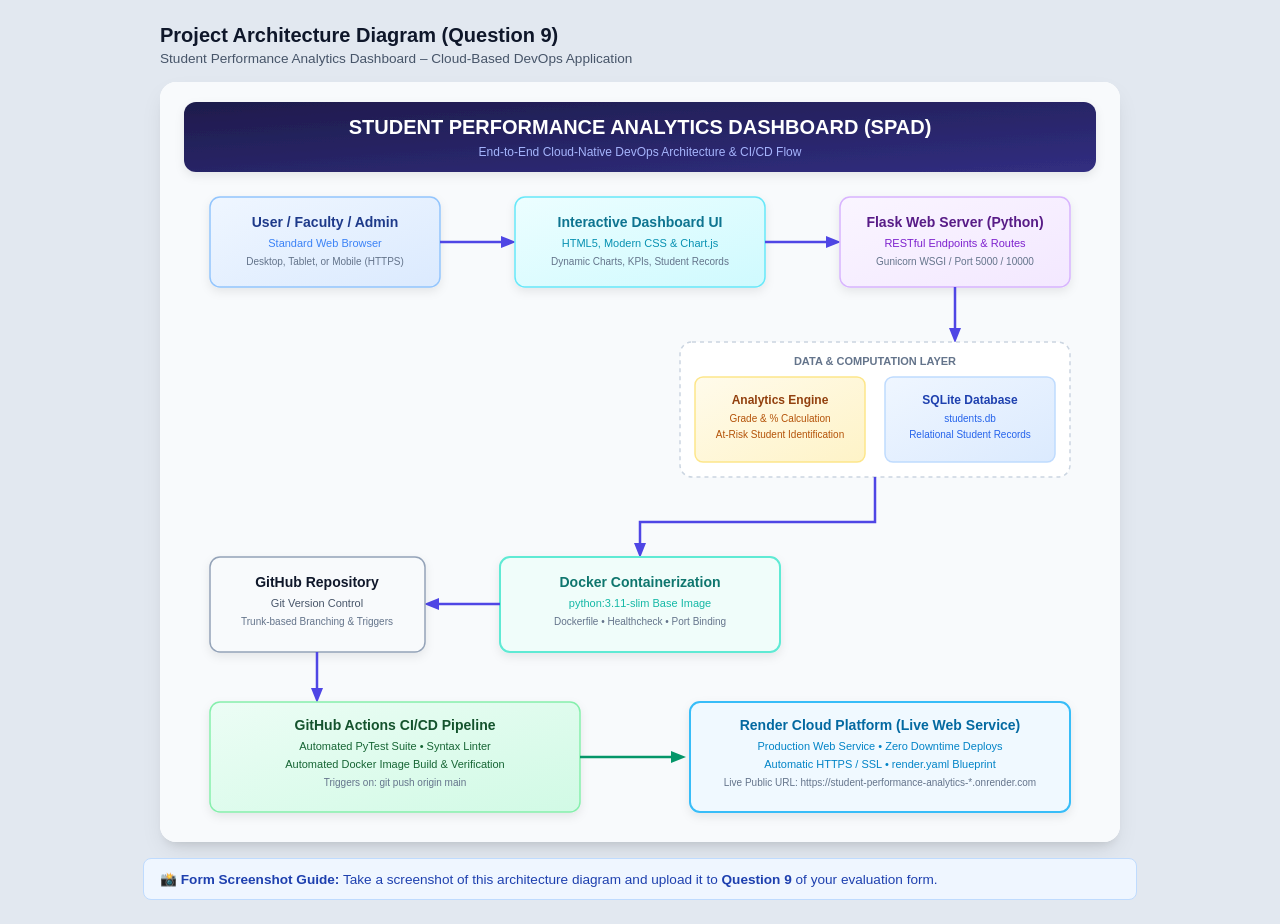
==== architecture/view_architecture.html @ 74461dd3 "feat: complete student performance analytics dashboard with docker, ci/cd and render cloud deploymen" ====
<!DOCTYPE html>
<html lang="en">
<head>
    <meta charset="UTF-8">
    <meta name="viewport" content="width=device-width, initial-scale=1.0">
    <title>Question 9: Project Architecture Diagram - SPAD</title>
    <style>
        body {
            margin: 0;
            padding: 24px;
            background: #e2e8f0;
            font-family: -apple-system, BlinkMacSystemFont, 'Segoe UI', Roboto, sans-serif;
            display: flex;
            flex-direction: column;
            align-items: center;
        }
        .header {
            max-width: 960px;
            width: 100%;
            margin-bottom: 16px;
            display: flex;
            justify-content: space-between;
            align-items: center;
        }
        .header h1 {
            margin: 0;
            font-size: 1.25rem;
            color: #0f172a;
        }
        .header p {
            margin: 4px 0 0;
            font-size: 0.85rem;
            color: #475569;
        }
        .diagram-container {
            max-width: 960px;
            width: 100%;
            background: #ffffff;
            border-radius: 16px;
            box-shadow: 0 10px 25px -5px rgba(0, 0, 0, 0.1), 0 8px 10px -6px rgba(0, 0, 0, 0.1);
            overflow: hidden;
        }
        img, svg {
            width: 100%;
            height: auto;
            display: block;
        }
        .instruction-card {
            max-width: 960px;
            width: 100%;
            margin-top: 16px;
            background: #eff6ff;
            border: 1px solid #bfdbfe;
            border-radius: 8px;
            padding: 12px 16px;
            font-size: 0.85rem;
            color: #1e40af;
        }
    </style>
</head>
<body>
    <div class="header">
        <div>
            <h1>Project Architecture Diagram (Question 9)</h1>
            <p>Student Performance Analytics Dashboard – Cloud-Based DevOps Application</p>
        </div>
    </div>

    <div class="diagram-container">
        <img src="architecture_diagram.svg" alt="Project Architecture Diagram">
    </div>

    <div class="instruction-card">
        <strong>📸 Form Screenshot Guide:</strong> Take a screenshot of this architecture diagram and upload it to <strong>Question 9</strong> of your evaluation form.
    </div>
</body>
</html>
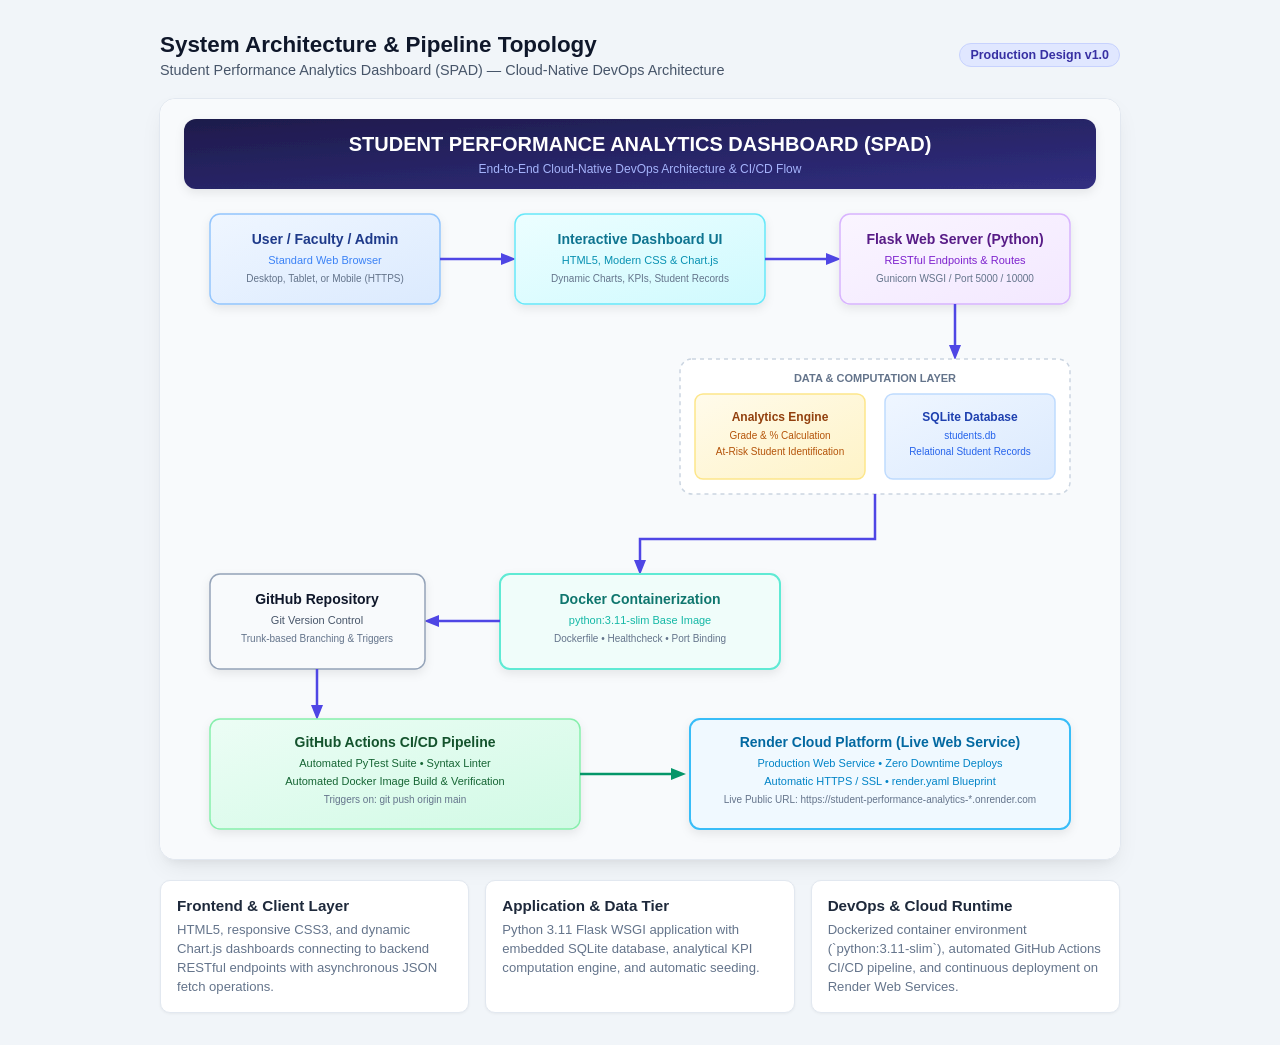
==== commit b81507c1: "fix: harden student creation, sqlite concurrency, and clean project documentation" ====
--- a/architecture/view_architecture.html
+++ b/architecture/view_architecture.html
@@ -3,75 +3,119 @@
 <head>
     <meta charset="UTF-8">
     <meta name="viewport" content="width=device-width, initial-scale=1.0">
-    <title>Question 9: Project Architecture Diagram - SPAD</title>
+    <title>System Architecture - Student Performance Analytics Dashboard</title>
     <style>
         body {
             margin: 0;
-            padding: 24px;
-            background: #e2e8f0;
+            padding: 32px 20px;
+            background: #f1f5f9;
             font-family: -apple-system, BlinkMacSystemFont, 'Segoe UI', Roboto, sans-serif;
             display: flex;
             flex-direction: column;
             align-items: center;
+            color: #0f172a;
         }
         .header {
             max-width: 960px;
             width: 100%;
-            margin-bottom: 16px;
+            margin-bottom: 20px;
             display: flex;
             justify-content: space-between;
             align-items: center;
+            flex-wrap: wrap;
+            gap: 12px;
         }
         .header h1 {
             margin: 0;
-            font-size: 1.25rem;
+            font-size: 1.4rem;
+            font-weight: 700;
             color: #0f172a;
         }
         .header p {
             margin: 4px 0 0;
-            font-size: 0.85rem;
+            font-size: 0.9rem;
             color: #475569;
+        }
+        .badge {
+            display: inline-block;
+            background: #e0e7ff;
+            color: #3730a3;
+            font-size: 0.78rem;
+            font-weight: 600;
+            padding: 4px 10px;
+            border-radius: 9999px;
+            border: 1px solid #c7d2fe;
         }
         .diagram-container {
             max-width: 960px;
             width: 100%;
             background: #ffffff;
             border-radius: 16px;
-            box-shadow: 0 10px 25px -5px rgba(0, 0, 0, 0.1), 0 8px 10px -6px rgba(0, 0, 0, 0.1);
+            box-shadow: 0 10px 25px -5px rgba(0, 0, 0, 0.08), 0 8px 10px -6px rgba(0, 0, 0, 0.05);
             overflow: hidden;
+            border: 1px solid #e2e8f0;
         }
         img, svg {
             width: 100%;
             height: auto;
             display: block;
         }
-        .instruction-card {
+        .architecture-notes {
             max-width: 960px;
             width: 100%;
-            margin-top: 16px;
-            background: #eff6ff;
-            border: 1px solid #bfdbfe;
-            border-radius: 8px;
-            padding: 12px 16px;
-            font-size: 0.85rem;
-            color: #1e40af;
+            margin-top: 20px;
+            display: grid;
+            grid-template-columns: repeat(auto-fit, minmax(280px, 1fr));
+            gap: 16px;
+        }
+        .note-card {
+            background: #ffffff;
+            border: 1px solid #e2e8f0;
+            border-radius: 10px;
+            padding: 16px;
+            box-shadow: 0 1px 3px rgba(0,0,0,0.05);
+        }
+        .note-card h3 {
+            margin: 0 0 6px 0;
+            font-size: 0.95rem;
+            color: #1e293b;
+        }
+        .note-card p {
+            margin: 0;
+            font-size: 0.82rem;
+            color: #64748b;
+            line-height: 1.45;
         }
     </style>
 </head>
 <body>
     <div class="header">
         <div>
-            <h1>Project Architecture Diagram (Question 9)</h1>
-            <p>Student Performance Analytics Dashboard – Cloud-Based DevOps Application</p>
+            <h1>System Architecture & Pipeline Topology</h1>
+            <p>Student Performance Analytics Dashboard (SPAD) — Cloud-Native DevOps Architecture</p>
+        </div>
+        <div>
+            <span class="badge">Production Design v1.0</span>
         </div>
     </div>
 
     <div class="diagram-container">
-        <img src="architecture_diagram.svg" alt="Project Architecture Diagram">
+        <img src="architecture_diagram.svg" alt="SPAD System Architecture Diagram">
     </div>
 
-    <div class="instruction-card">
-        <strong>📸 Form Screenshot Guide:</strong> Take a screenshot of this architecture diagram and upload it to <strong>Question 9</strong> of your evaluation form.
+    <div class="architecture-notes">
+        <div class="note-card">
+            <h3>Frontend & Client Layer</h3>
+            <p>HTML5, responsive CSS3, and dynamic Chart.js dashboards connecting to backend RESTful endpoints with asynchronous JSON fetch operations.</p>
+        </div>
+        <div class="note-card">
+            <h3>Application & Data Tier</h3>
+            <p>Python 3.11 Flask WSGI application with embedded SQLite database, analytical KPI computation engine, and automatic seeding.</p>
+        </div>
+        <div class="note-card">
+            <h3>DevOps & Cloud Runtime</h3>
+            <p>Dockerized container environment (`python:3.11-slim`), automated GitHub Actions CI/CD pipeline, and continuous deployment on Render Web Services.</p>
+        </div>
     </div>
 </body>
 </html>
